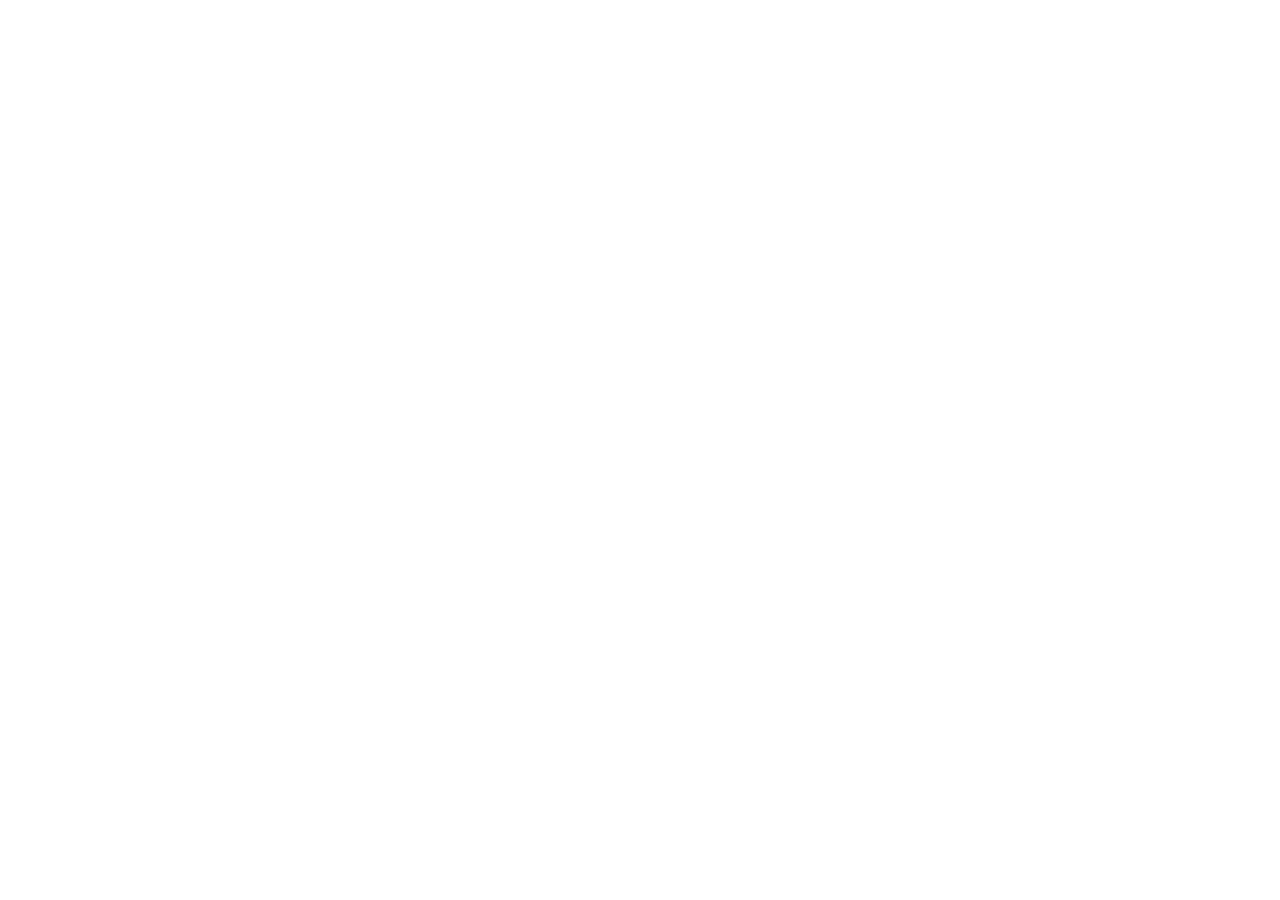
==== soundmatch/index.html @ 38a0c88c "deploy soundmatch" ====
<!doctype html>
<html lang="en">
  <head>
    <meta charset="UTF-8" />
    <meta name="viewport" content="width=device-width, initial-scale=1.0" />
    <title>SoundMatch AI - 耳机智能导购助手</title>
    <meta name="description" content="耳机品类 AI 导购助手 Demo，支持口语化模糊意图转四维结构化条件、多轮克制澄清、确定性商品库召回与防幻觉推荐，配备思考过程可视化面板与评测体系。" />
    <meta property="og:title" content="SoundMatch AI - 耳机智能导购助手" />
    <meta property="og:description" content="耳机品类 AI 导购助手 Demo，支持口语化模糊意图转四维结构化条件、多轮克制澄清、确定性商品库召回与防幻觉推荐，配备思考过程可视化面板与评测体系。" />
    <meta property="og:type" content="website" />
    <meta name="twitter:card" content="summary_large_image" />
    <script type="module" crossorigin src="./assets/index-CgGcy57M.js"></script>
    <link rel="stylesheet" crossorigin href="./assets/index-D6fetpWf.css">
  </head>
  <body>
    <div id="root"></div>
  </body>
</html>
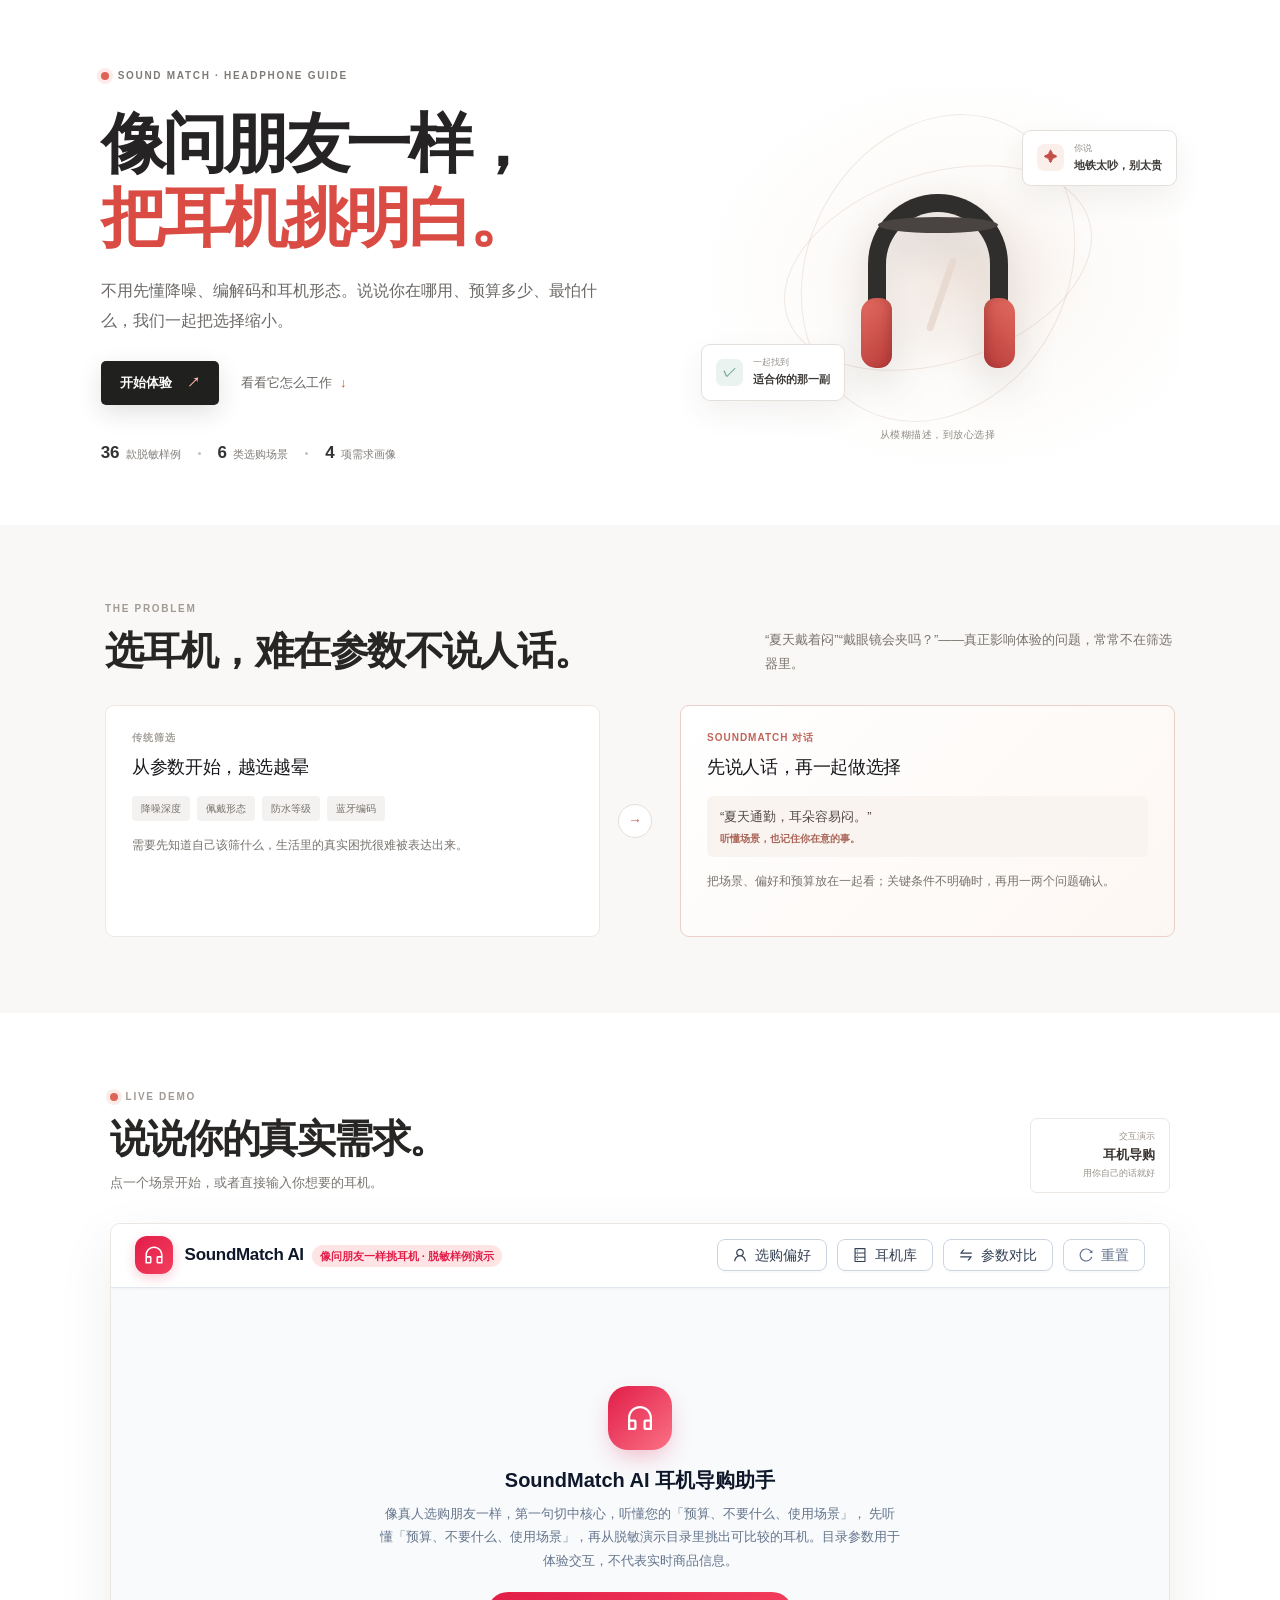
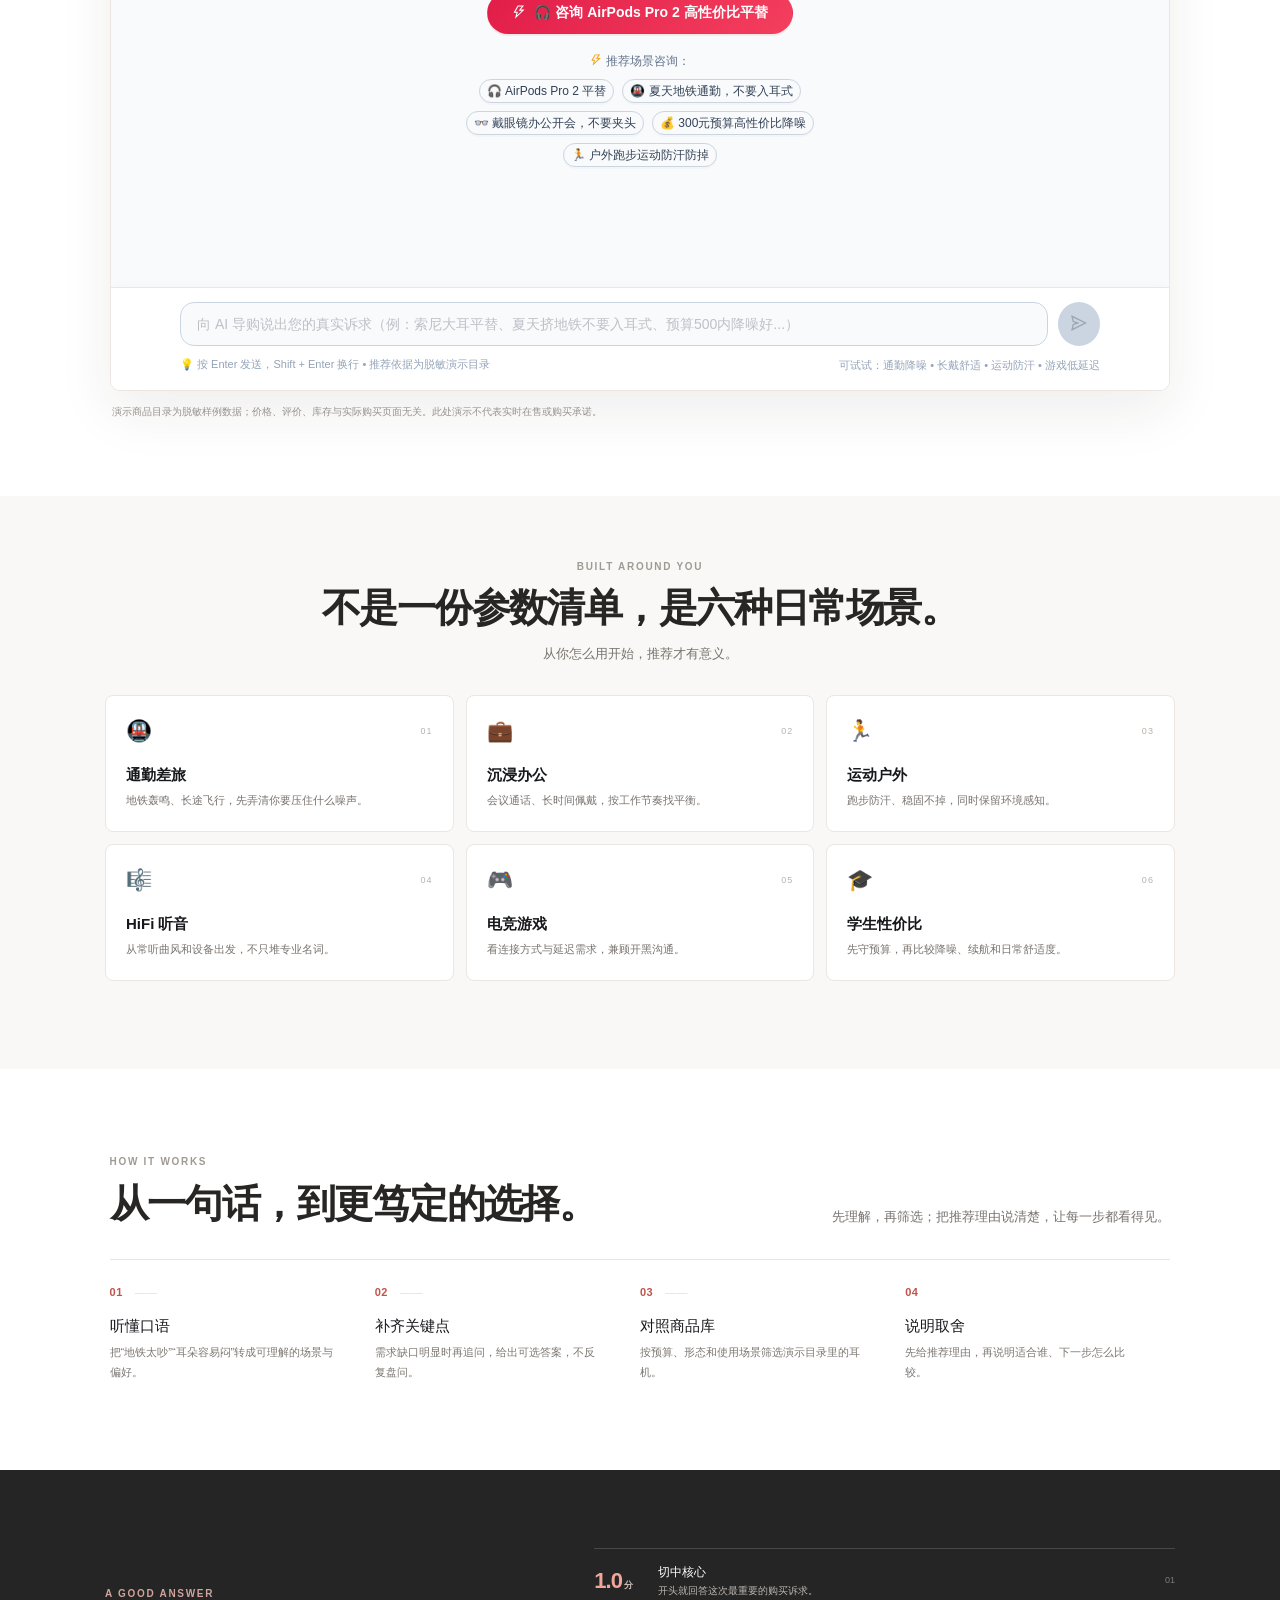
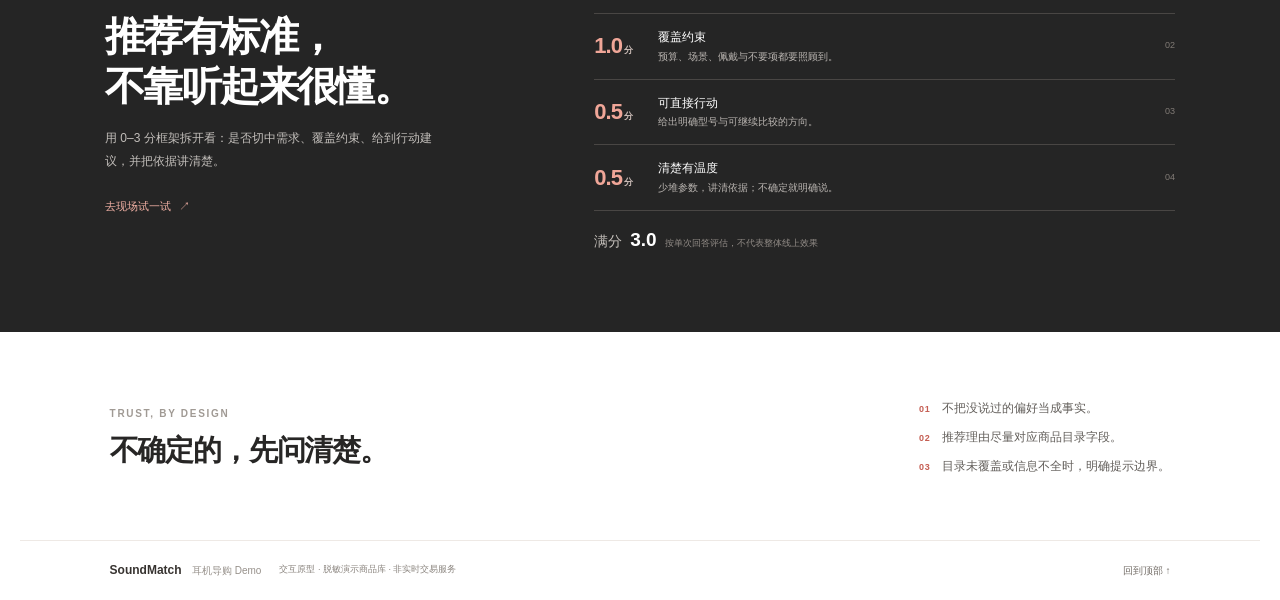
==== commit 8fc4cc10: "deploy soundmatch v16" ====
--- a/soundmatch/index.html
+++ b/soundmatch/index.html
@@ -1,19 +1,46 @@
-<!doctype html>
-<html lang="en">
-  <head>
-    <meta charset="UTF-8" />
-    <meta name="viewport" content="width=device-width, initial-scale=1.0" />
-    <title>SoundMatch AI - 耳机智能导购助手</title>
-    <meta name="description" content="耳机品类 AI 导购助手 Demo，支持口语化模糊意图转四维结构化条件、多轮克制澄清、确定性商品库召回与防幻觉推荐，配备思考过程可视化面板与评测体系。" />
-    <meta property="og:title" content="SoundMatch AI - 耳机智能导购助手" />
-    <meta property="og:description" content="耳机品类 AI 导购助手 Demo，支持口语化模糊意图转四维结构化条件、多轮克制澄清、确定性商品库召回与防幻觉推荐，配备思考过程可视化面板与评测体系。" />
-    <meta property="og:type" content="website" />
-    <meta name="twitter:card" content="summary_large_image" />
-    <script type="module" crossorigin src="./assets/index-CgGcy57M.js"></script>
-    <link rel="stylesheet" crossorigin href="./assets/index-D6fetpWf.css">
+<!DOCTYPE html><html lang="zh-CN"><head>
+    <meta charset="UTF-8">
+    <meta name="viewport" content="width=device-width, initial-scale=1.0">
+    <meta name="theme-color" content="#fffaf5">
+    <title>SoundMatch｜像问朋友一样，把耳机挑明白</title>
+    <meta name="description" content="像问朋友一样买耳机，为您挑出最适合的那一件。">
+    <script crossorigin="">import('./assets/index-BtvMUI8e.js').finally(() => {
+            
+    const qiankunLifeCycle = window.moudleQiankunAppLifeCycles && window.moudleQiankunAppLifeCycles['soundmatch-ai'];
+    if (qiankunLifeCycle) {
+      window.proxy.vitemount((props) => qiankunLifeCycle.mount(props));
+      window.proxy.viteunmount((props) => qiankunLifeCycle.unmount(props));
+      window.proxy.vitebootstrap(() => qiankunLifeCycle.bootstrap());
+      window.proxy.viteupdate((props) => qiankunLifeCycle.update(props));
+    }
+  
+          })</script>
+    <link rel="modulepreload" crossorigin="" href="./assets/react-vendor-Dm8ISChp.js">
+    <link rel="stylesheet" crossorigin="" href="./assets/index-seRB8f3z.css">
   </head>
   <body>
-    <div id="root"></div>
-  </body>
-</html>
+    <div id="miniapp-root"></div>
+  
 
+<script>
+  const createDeffer = (hookName) => {
+    const d = new Promise((resolve, reject) => {
+      window.proxy && (window.proxy[`vite${hookName}`] = resolve)
+    })
+    return props => d.then(fn => fn(props));
+  }
+  const bootstrap = createDeffer('bootstrap');
+  const mount = createDeffer('mount');
+  const unmount = createDeffer('unmount');
+  const update = createDeffer('update');
+
+  ;(global => {
+    global.qiankunName = 'soundmatch-ai';
+    global['soundmatch-ai'] = {
+      bootstrap,
+      mount,
+      unmount,
+      update
+    };
+  })(window);
+</script></body></html>
--- a/soundmatch/assets/index-seRB8f3z.css
+++ b/soundmatch/assets/index-seRB8f3z.css
@@ -0,0 +1 @@
+.miniapp-root .soundmatch-showcase{--sm-ink:#17181c;--sm-muted:#696b73;--sm-line:#e9e5e2;--sm-warm:#faf8f6;--sm-paper:#fff;--sm-accent:#d94b43;--sm-accent-dark:#a93232;--sm-green:#347765;color:var(--sm-ink);background:#fff;font-family:Inter,-apple-system,BlinkMacSystemFont,Segoe UI,PingFang SC,Hiragino Sans GB,sans-serif;line-height:1.55;overflow:hidden}.miniapp-root .soundmatch-showcase *{box-sizing:border-box}.miniapp-root .soundmatch-showcase a{color:inherit;text-decoration:none}.miniapp-root .soundmatch-showcase a:focus-visible{outline:3px solid #7f302b;outline-offset:4px;border-radius:3px}.miniapp-root .sm-hero{max-width:1240px;margin:0 auto;min-height:525px;padding:68px 6.3% 58px;display:grid;grid-template-columns:1.08fr .92fr;align-items:center;gap:28px;position:relative}.miniapp-root .sm-hero-copy{position:relative;z-index:1}.miniapp-root .sm-eyebrow,.miniapp-root .sm-kicker{font-size:10px;letter-spacing:.17em;font-weight:750;color:#7d7a77}.miniapp-root .sm-eyebrow{display:flex;align-items:center;gap:9px;margin-bottom:23px}.miniapp-root .sm-live-dot{display:inline-block;width:8px;height:8px;border-radius:50%;background:#df6257;box-shadow:0 0 0 4px #df62571f}.miniapp-root .sm-hero h1{font-size:clamp(39px,5.1vw,67px);line-height:1.14;letter-spacing:-.055em;font-weight:760;margin:0;color:#252323}.miniapp-root .sm-hero h1 span{color:var(--sm-accent)}.miniapp-root .sm-hero-lede{font-size:16px;max-width:500px;line-height:1.9;color:#6b6866;margin:20px 0 25px}.miniapp-root .sm-hero-actions{display:flex;align-items:center;gap:22px;flex-wrap:wrap}.miniapp-root .sm-primary-cta{padding:12px 19px;background:#20201f;color:#fff!important;border-radius:5px;font-size:13px;font-weight:650;box-shadow:0 8px 24px #20201f21;transition:transform .18s,background .18s}.miniapp-root .sm-primary-cta:hover{transform:translateY(-2px);background:#45413d}.miniapp-root .sm-primary-cta span{padding-left:12px;color:#ffb5a9}.miniapp-root .sm-text-cta{font-size:13px;color:#6a6764!important}.miniapp-root .sm-text-cta span{color:var(--sm-accent);padding-left:4px}.miniapp-root .sm-proofline{display:flex;align-items:center;gap:17px;margin-top:35px;color:#817d79;font-size:11px}.miniapp-root .sm-proofline b{font-size:17px;color:#333;font-weight:720;margin-right:3px}.miniapp-root .sm-proofline i{width:3px;height:3px;border-radius:50%;background:#c6c0bb}.miniapp-root .sm-hero-art{height:390px;position:relative;display:flex;align-items:center;justify-content:center;background:radial-gradient(ellipse at 55% 52%,#eedcd19e,#faf7f373 36%,#fff0 72%)}.miniapp-root .sm-art-orbit{position:absolute;border:1px solid rgba(183,140,120,.19);border-radius:50%;transform:rotate(-18deg)}.miniapp-root .sm-orbit-one{width:318px;height:190px}.miniapp-root .sm-orbit-two{width:260px;height:320px;transform:rotate(28deg)}.miniapp-root .sm-headphone-mark{position:relative;width:140px;height:158px;border:18px solid #302d2d;border-bottom:0;border-radius:78px 78px 0 0;transform:translateY(5px);filter:drop-shadow(0 18px 20px rgba(50,35,30,.15))}.miniapp-root .sm-headphone-mark:before,.miniapp-root .sm-headphone-mark:after{content:"";position:absolute;top:86px;width:31px;height:70px;background:linear-gradient(135deg,#e36b60,#b83b3a);border-radius:15px 12px 13px 15px;box-shadow:inset -4px 0 7px #5d1c1a33}.miniapp-root .sm-headphone-mark:before{left:-25px}.miniapp-root .sm-headphone-mark:after{right:-25px;transform:scaleX(-1)}.miniapp-root .sm-headphone-mark span{position:absolute;left:-8px;right:-8px;top:5px;height:16px;border-radius:50%;background:#494341}.miniapp-root .sm-headphone-mark i{position:absolute;width:7px;height:77px;background:#e6d7ce;left:50%;top:44px;border-radius:10px;transform:rotate(19deg);opacity:.85}.miniapp-root .sm-note{position:absolute;display:flex;gap:10px;align-items:center;padding:11px 14px;border:1px solid rgba(226,220,215,.9);border-radius:9px;background:#ffffffe6;box-shadow:0 12px 30px #47352812;backdrop-filter:blur(8px)}.miniapp-root .sm-note-top{top:57px;right:2px}.miniapp-root .sm-note-bottom{bottom:62px;left:5px}.miniapp-root .sm-note-icon,.miniapp-root .sm-note-check{width:27px;height:27px;border-radius:7px;background:#fbefeb;color:#c44e45;display:grid;place-items:center;font-size:14px}.miniapp-root .sm-note-check{background:#eaf3ef;color:#397a65}.miniapp-root .sm-note small,.miniapp-root .sm-note b{display:block}.miniapp-root .sm-note small{font-size:9px;color:#96918b}.miniapp-root .sm-note b{font-size:11px;color:#3c3835;font-weight:650;margin-top:2px}.miniapp-root .sm-art-caption{position:absolute;bottom:20px;color:#918b85;font-size:10px;letter-spacing:.05em}.miniapp-root .sm-section{max-width:1240px;margin:0 auto;padding:76px 7%}.miniapp-root .sm-friction{background:#faf8f6;max-width:none;padding-left:max(7%,calc((100% - 1070px)/2));padding-right:max(7%,calc((100% - 1070px)/2))}.miniapp-root .sm-section-heading{margin-bottom:30px}.miniapp-root .sm-heading-split{display:flex;justify-content:space-between;align-items:end;gap:28px}.miniapp-root .sm-kicker{margin-bottom:10px;color:#a09a94}.miniapp-root .sm-section-heading h2,.miniapp-root .sm-quality-intro h2,.miniapp-root .sm-trust h2{margin:0;font-size:clamp(26px,3.3vw,39px);line-height:1.25;letter-spacing:-.04em;font-weight:710;color:#272625}.miniapp-root .sm-section-heading>p,.miniapp-root .sm-heading-split>p{max-width:410px;color:#77726d;font-size:13px;line-height:1.8;margin:0}.miniapp-root .sm-compare-grid{display:grid;grid-template-columns:1fr 44px 1fr;align-items:center;gap:18px}.miniapp-root .sm-compare-card{min-height:232px;border:1px solid #ece7e3;border-radius:9px;padding:24px 26px;background:#fff}.miniapp-root .sm-after{border-color:#ead0c8;background:linear-gradient(135deg,#fff,#fdf7f3)}.miniapp-root .sm-card-label{font-size:10px;text-transform:uppercase;letter-spacing:.1em;color:#a5a09b;font-weight:700}.miniapp-root .sm-after .sm-card-label{color:#c16458}.miniapp-root .sm-compare-card h3{font-size:18px;letter-spacing:-.02em;margin:8px 0 14px}.miniapp-root .sm-compare-card p{font-size:12px;color:#77726d;line-height:1.8;margin:14px 0 0}.miniapp-root .sm-query-lines{display:flex;flex-wrap:wrap;gap:7px}.miniapp-root .sm-query-lines span{padding:5px 9px;border-radius:4px;background:#f4f2f0;color:#77716c;font-size:10px}.miniapp-root .sm-compare-arrow{width:34px;height:34px;border:1px solid #e6ded8;border-radius:50%;display:grid;place-items:center;color:#bd6258;background:#fff}.miniapp-root .sm-dialogue{padding:11px 13px;background:#f9f4f0;border-radius:6px;display:flex;flex-direction:column;gap:4px}.miniapp-root .sm-dialogue span{font-size:13px;color:#514a45}.miniapp-root .sm-dialogue b{font-size:10px;color:#aa6559;font-weight:600}.miniapp-root .sm-demo{scroll-margin-top:16px}.miniapp-root .sm-demo-heading{display:flex;justify-content:space-between;align-items:end}.miniapp-root .sm-demo-heading .sm-kicker{display:flex;align-items:center;gap:8px}.miniapp-root .sm-demo-heading>div:first-child>p{color:#797570;font-size:13px;margin:9px 0 0}.miniapp-root .sm-demo-stamp{min-width:140px;padding:11px 14px;border:1px solid #ece7e3;border-radius:7px;text-align:right}.miniapp-root .sm-demo-stamp span,.miniapp-root .sm-demo-stamp b,.miniapp-root .sm-demo-stamp small{display:block}.miniapp-root .sm-demo-stamp span{font-size:9px;color:#9a948e}.miniapp-root .sm-demo-stamp b{font-size:13px;color:#393431;margin-top:1px}.miniapp-root .sm-demo-stamp small{font-size:9px;color:#96908a;margin-top:2px}.miniapp-root .sm-demo-frame{border:1px solid #ebe6e2;border-radius:10px;overflow:hidden;box-shadow:0 20px 55px #2d231d14;background:#f8fafc;min-height:550px}.miniapp-root .sm-demo-frame>div{min-height:550px}.miniapp-root .sm-demo-disclaimer{font-size:10px;color:#98928c;line-height:1.7;margin:12px 2px 0}.miniapp-root .sm-intents{padding-top:63px;padding-bottom:88px;background:#faf8f6;max-width:none;padding-left:max(7%,calc((100% - 1070px)/2));padding-right:max(7%,calc((100% - 1070px)/2))}.miniapp-root .sm-intents .sm-section-heading{text-align:center}.miniapp-root .sm-intents .sm-section-heading>p{margin:9px auto 0}.miniapp-root .sm-intent-grid{display:grid;grid-template-columns:repeat(3,1fr);gap:12px}.miniapp-root .sm-intent-card{padding:19px 20px 21px;border:1px solid #ebe6e2;background:#fff;border-radius:8px;transition:transform .2s,border-color .2s}.miniapp-root .sm-intent-card:hover{transform:translateY(-2px);border-color:#d7b8ab}.miniapp-root .sm-intent-top{display:flex;justify-content:space-between;align-items:center}.miniapp-root .sm-intent-top>span{font-size:21px}.miniapp-root .sm-intent-top small{font-size:9px;color:#b8b1ab;letter-spacing:.12em}.miniapp-root .sm-intent-card h3{font-size:15px;margin:15px 0 5px;font-weight:650}.miniapp-root .sm-intent-card p{font-size:11px;color:#79736e;margin:0;line-height:1.75}.miniapp-root .sm-how{padding-top:85px;padding-bottom:87px;scroll-margin-top:18px}.miniapp-root .sm-steps{display:grid;grid-template-columns:repeat(4,1fr);gap:0;border-top:1px solid #ebe6e2;padding-top:24px}.miniapp-root .sm-step{padding-right:18px}.miniapp-root .sm-step-number{font-size:11px;color:#c05449;font-weight:700;letter-spacing:.04em;display:flex;align-items:center;gap:12px}.miniapp-root .sm-step-number span{color:#e4ded9;font-weight:400}.miniapp-root .sm-step h3{font-size:15px;margin:13px 0 6px}.miniapp-root .sm-step p{font-size:11px;line-height:1.8;color:#7c7772;margin:0;max-width:230px}.miniapp-root .sm-quality{background:#252525;color:#fff;max-width:none;padding:78px max(7%,calc((100% - 1070px)/2));display:grid;grid-template-columns:.85fr 1.15fr;gap:60px;align-items:center}.miniapp-root .sm-quality-intro .sm-kicker{color:#d0a49c}.miniapp-root .sm-quality-intro h2{font-size:clamp(28px,3.4vw,40px);color:#fff}.miniapp-root .sm-quality-intro>p{font-size:12px;line-height:1.9;color:#c3bfbb;max-width:350px;margin:16px 0 22px}.miniapp-root .sm-quality-intro>a{font-size:11px;color:#f1b0a4}.miniapp-root .sm-quality-intro>a span{padding-left:5px}.miniapp-root .sm-rubric{border-top:1px solid #494644}.miniapp-root .sm-rubric-row{display:grid;grid-template-columns:50px 1fr 26px;gap:14px;align-items:center;padding:14px 0;border-bottom:1px solid #494644;position:relative}.miniapp-root .sm-rubric-score{font-size:22px;font-weight:650;color:#f0a698;letter-spacing:-.04em}.miniapp-root .sm-rubric-score small{font-size:9px;margin-left:2px;color:#cbbcb7}.miniapp-root .sm-rubric-row h3{font-size:12px;margin:0 0 2px;color:#fff}.miniapp-root .sm-rubric-row p{font-size:10px;color:#bab5b1;margin:0;line-height:1.6}.miniapp-root .sm-rubric-index{color:#817b76;font-size:9px;text-align:right}.miniapp-root .sm-rubric-total{display:flex;align-items:baseline;gap:8px;padding-top:14px;color:#c6c1bc}.miniapp-root .sm-rubric-total>b{font-size:19px;color:#fff}.miniapp-root .sm-rubric-total>small{font-size:9px;color:#918b86}.miniapp-root .sm-trust{display:flex;justify-content:space-between;align-items:center;gap:40px;padding-top:67px;padding-bottom:65px}.miniapp-root .sm-trust h2{font-size:29px}.miniapp-root .sm-trust-points{display:grid;grid-template-columns:1fr;gap:10px}.miniapp-root .sm-trust-points p{margin:0;font-size:12px;color:#625e5a}.miniapp-root .sm-trust-points span{font-size:9px;letter-spacing:.08em;color:#c55e53;margin-right:12px;font-weight:700}.miniapp-root .sm-footer{border-top:1px solid #eee9e5;padding:20px 7%;display:flex;align-items:center;gap:18px;max-width:1240px;margin:auto;color:#8a847e}.miniapp-root .sm-footer-brand{font-size:12px;color:#373330;font-weight:700}.miniapp-root .sm-footer-brand span{font-size:10px;color:#96908a;font-weight:400;margin-left:7px}.miniapp-root .sm-footer p{font-size:9px;margin:0 auto 0 0}.miniapp-root .sm-footer>a{font-size:10px;color:#736d67}.miniapp-root .sm-demo-app{min-height:610px}.miniapp-root .sm-demo-app .ant-layout-header{position:static;height:auto;min-height:64px;gap:12px}.miniapp-root .sm-demo-app .ant-layout-header>div:last-child{flex-wrap:wrap;justify-content:flex-end}.miniapp-root .sm-demo-chat{height:min(710px,78vh);min-height:440px;display:flex;flex-direction:column;overflow:hidden;position:relative}.miniapp-root .sm-demo-chat>div{min-height:0}.miniapp-root .sm-demo-chat>div:first-child{overflow:auto}.miniapp-root .sm-demo-frame .ant-layout-header{position:static}.miniapp-root .sm-demo-frame .ant-layout-header{padding-left:20px;padding-right:20px}.miniapp-root .sm-demo-frame .ant-typography,.miniapp-root .sm-demo-frame .ant-card{max-width:100%}.miniapp-root .sm-demo-frame .ant-input-textarea textarea{min-width:0}.miniapp-root .sm-demo-frame .ant-layout-content,.miniapp-root .sm-demo-frame main{min-width:0}@media (max-width:920px){.miniapp-root .sm-hero{grid-template-columns:1fr .8fr;padding-left:5%;padding-right:5%;min-height:465px}.miniapp-root .sm-hero-art{height:330px}.miniapp-root .sm-note-top{right:-7px}.miniapp-root .sm-note-bottom{left:-5px}.miniapp-root .sm-section,.miniapp-root .sm-friction,.miniapp-root .sm-intents{padding-left:5%;padding-right:5%}.miniapp-root .sm-quality{padding-left:5%;padding-right:5%;gap:32px}.miniapp-root .sm-demo-frame{min-height:520px}.miniapp-root .sm-demo-frame>div{min-height:520px}}@media (max-width:680px){.miniapp-root .sm-demo-app .ant-layout-header{height:auto;min-height:64px;padding:9px 12px;align-items:flex-start;flex-direction:column}.miniapp-root .sm-demo-app .ant-layout-header>div:last-child{width:100%;justify-content:flex-start}.miniapp-root .sm-demo-chat{height:640px;min-height:500px}.miniapp-root .sm-hero{display:block;padding:43px 6% 25px;min-height:0}.miniapp-root .sm-hero h1{font-size:43px}.miniapp-root .sm-hero-lede{font-size:14px;margin:15px 0 20px}.miniapp-root .sm-proofline{gap:10px;margin-top:23px;font-size:9px;flex-wrap:wrap}.miniapp-root .sm-proofline b{font-size:14px}.miniapp-root .sm-hero-art{height:225px;margin:6px -3% 0}.miniapp-root .sm-headphone-mark{transform:scale(.72) translateY(5px)}.miniapp-root .sm-orbit-one{width:235px;height:145px}.miniapp-root .sm-orbit-two{width:190px;height:235px}.miniapp-root .sm-note{padding:8px 10px;gap:7px}.miniapp-root .sm-note-top{top:19px;right:3px}.miniapp-root .sm-note-bottom{bottom:26px;left:1px}.miniapp-root .sm-note b{font-size:9px}.miniapp-root .sm-note-icon,.miniapp-root .sm-note-check{width:22px;height:22px;font-size:11px}.miniapp-root .sm-art-caption{bottom:1px;font-size:9px}.miniapp-root .sm-section{padding:53px 6%}.miniapp-root .sm-heading-split,.miniapp-root .sm-demo-heading{align-items:flex-start;flex-direction:column;gap:13px}.miniapp-root .sm-section-heading h2{font-size:28px}.miniapp-root .sm-section-heading>p,.miniapp-root .sm-heading-split>p{font-size:12px}.miniapp-root .sm-compare-grid{grid-template-columns:1fr;gap:8px}.miniapp-root .sm-compare-card{min-height:0;padding:19px}.miniapp-root .sm-compare-arrow{margin:auto;transform:rotate(90deg);width:27px;height:27px}.miniapp-root .sm-friction,.miniapp-root .sm-intents{padding-left:6%;padding-right:6%}.miniapp-root .sm-demo-stamp{display:none}.miniapp-root .sm-demo-frame{min-height:500px;border-radius:7px}.miniapp-root .sm-demo-frame>div{min-height:500px}.miniapp-root .sm-intent-grid{grid-template-columns:repeat(2,1fr);gap:8px}.miniapp-root .sm-intent-card{padding:14px 13px}.miniapp-root .sm-intent-card h3{font-size:13px;margin-top:11px}.miniapp-root .sm-intent-card p{font-size:10px}.miniapp-root .sm-how{padding-top:58px;padding-bottom:58px}.miniapp-root .sm-steps{grid-template-columns:repeat(2,1fr);row-gap:24px}.miniapp-root .sm-step-number span{display:none}.miniapp-root .sm-step h3{font-size:13px}.miniapp-root .sm-step p{font-size:10px;padding-right:7px}.miniapp-root .sm-quality{grid-template-columns:1fr;gap:27px;padding:54px 6%}.miniapp-root .sm-quality-intro h2{font-size:31px}.miniapp-root .sm-rubric-row{grid-template-columns:44px 1fr 20px;gap:10px}.miniapp-root .sm-rubric-score{font-size:19px}.miniapp-root .sm-trust{align-items:flex-start;flex-direction:column;gap:17px;padding:49px 6%}.miniapp-root .sm-trust h2{font-size:27px}.miniapp-root .sm-trust-points{gap:8px}.miniapp-root .sm-trust-points p{font-size:11px}.miniapp-root .sm-footer{padding:17px 6%;flex-wrap:wrap;gap:8px 12px}.miniapp-root .sm-footer p{order:3;flex-basis:100%}.miniapp-root .sm-footer>a{margin-left:auto}}@media (max-width:390px){.miniapp-root .sm-hero h1{font-size:38px}.miniapp-root .sm-primary-cta{padding:10px 13px}.miniapp-root .sm-hero-actions{gap:14px}.miniapp-root .sm-proofline{gap:7px}.miniapp-root .sm-proofline b{font-size:12px}.miniapp-root .sm-intent-grid{gap:7px}.miniapp-root .sm-intent-card{padding:12px 11px}}@media (prefers-reduced-motion:reduce){.miniapp-root .soundmatch-showcase *{scroll-behavior:auto!important;animation-duration:.01ms!important;animation-iteration-count:1!important;transition-duration:.01ms!important}}/*! tailwindcss v4.3.4 | MIT License | https://tailwindcss.com */@layer properties{@supports (((-webkit-hyphens:none)) and (not (margin-trim:block))) or ((-moz-orient:inline) and (not (color:rgb(from red r g b)))){*,:before,:after,::backdrop{--tw-rotate-x:initial;--tw-rotate-y:initial;--tw-rotate-z:initial;--tw-skew-x:initial;--tw-skew-y:initial;--tw-border-style:solid}}}@layer theme{:root,:host{--font-sans:-apple-system, BlinkMacSystemFont, "Segoe UI", Roboto, "Helvetica Neue", "Noto Sans", Arial, sans-serif, "Apple Color Emoji", "Segoe UI Emoji", "Segoe UI Symbol", "Noto Color Emoji";--font-mono:ui-monospace, SFMono-Regular, Menlo, Monaco, Consolas, "Liberation Mono", "Courier New", monospace;--color-slate-800:oklch(27.9% .041 260.031);--default-transition-duration:.15s;--default-transition-timing-function:cubic-bezier(.4, 0, .2, 1);--default-font-family:var(--font-sans);--default-mono-font-family:var(--font-mono)}}@layer base{*,:after,:before,::backdrop{box-sizing:border-box;border:0 solid;margin:0;padding:0}::file-selector-button{box-sizing:border-box;border:0 solid;margin:0;padding:0}html,:host{-webkit-text-size-adjust:100%;tab-size:4;line-height:1.5;font-family:var(--default-font-family,-apple-system, BlinkMacSystemFont, "Segoe UI", Roboto, "Helvetica Neue", "Noto Sans", Arial, sans-serif, "Apple Color Emoji", "Segoe UI Emoji", "Segoe UI Symbol", "Noto Color Emoji");font-feature-settings:var(--default-font-feature-settings,normal);font-variation-settings:var(--default-font-variation-settings,normal);-webkit-tap-highlight-color:transparent}hr{height:0;color:inherit;border-top-width:1px}abbr:where([title]){-webkit-text-decoration:underline dotted;text-decoration:underline dotted}h1,h2,h3,h4,h5,h6{font-size:inherit;font-weight:inherit}a{color:inherit;-webkit-text-decoration:inherit;text-decoration:inherit}b,strong{font-weight:bolder}code,kbd,samp,pre{font-family:var(--default-mono-font-family,ui-monospace, SFMono-Regular, Menlo, Monaco, Consolas, "Liberation Mono", "Courier New", monospace);font-feature-settings:var(--default-mono-font-feature-settings,normal);font-variation-settings:var(--default-mono-font-variation-settings,normal);font-size:1em}small{font-size:80%}sub,sup{vertical-align:baseline;font-size:75%;line-height:0;position:relative}sub{bottom:-.25em}sup{top:-.5em}table{text-indent:0;border-color:inherit;border-collapse:collapse}:-moz-focusring:where(:not(iframe)){outline:auto}progress{vertical-align:baseline}summary{display:list-item}ol,ul,menu{list-style:none}img,svg,video,canvas,audio,iframe,embed,object{vertical-align:middle;display:block}img,video{max-width:100%;height:auto}button,input,select,optgroup,textarea{font:inherit;font-feature-settings:inherit;font-variation-settings:inherit;letter-spacing:inherit;color:inherit;opacity:1;background-color:#0000;border-radius:0}::file-selector-button{font:inherit;font-feature-settings:inherit;font-variation-settings:inherit;letter-spacing:inherit;color:inherit;opacity:1;background-color:#0000;border-radius:0}:where(select:is([multiple],[size])) optgroup{font-weight:bolder}:where(select:is([multiple],[size])) optgroup option{padding-inline-start:20px}::file-selector-button{margin-inline-end:4px}::placeholder{opacity:1}@supports (not ((-webkit-appearance:-apple-pay-button))) or (contain-intrinsic-size:1px){::placeholder{color:currentColor}@supports (color:color-mix(in lab,red,red)){::placeholder{color:color-mix(in oklab,currentcolor 50%,transparent)}}}textarea{resize:vertical}::-webkit-search-decoration{-webkit-appearance:none}::-webkit-date-and-time-value{min-height:1lh;text-align:inherit}::-webkit-datetime-edit{display:inline-flex}::-webkit-datetime-edit-fields-wrapper{padding:0}::-webkit-datetime-edit{padding-block:0}::-webkit-datetime-edit-year-field{padding-block:0}::-webkit-datetime-edit-month-field{padding-block:0}::-webkit-datetime-edit-day-field{padding-block:0}::-webkit-datetime-edit-hour-field{padding-block:0}::-webkit-datetime-edit-minute-field{padding-block:0}::-webkit-datetime-edit-second-field{padding-block:0}::-webkit-datetime-edit-millisecond-field{padding-block:0}::-webkit-datetime-edit-meridiem-field{padding-block:0}::-webkit-calendar-picker-indicator{line-height:1}:-moz-ui-invalid{box-shadow:none}button,input:where([type=button],[type=reset],[type=submit]){appearance:button}::file-selector-button{appearance:button}::-webkit-inner-spin-button{height:auto}::-webkit-outer-spin-button{height:auto}[hidden]:where(:not([hidden=until-found])){display:none!important}}@layer components;@layer utilities{.collapse{visibility:collapse}.absolute{position:absolute}.fixed{position:fixed}.relative{position:relative}.sticky{position:sticky}.container{width:100%}@media (min-width:40rem){.container{max-width:40rem}}@media (min-width:48rem){.container{max-width:48rem}}@media (min-width:64rem){.container{max-width:64rem}}@media (min-width:80rem){.container{max-width:80rem}}@media (min-width:96rem){.container{max-width:96rem}}.block{display:block}.flex{display:flex}.grid{display:grid}.hidden{display:none}.inline{display:inline}.transform{transform:var(--tw-rotate-x, ) var(--tw-rotate-y, ) var(--tw-rotate-z, ) var(--tw-skew-x, ) var(--tw-skew-y, )}.resize{resize:both}.border{border-style:var(--tw-border-style);border-width:1px}.bg-\[\#f8fafc\]{background-color:#f8fafc}.font-sans{font-family:var(--font-sans)}.text-slate-800{color:var(--color-slate-800)}.antialiased{-webkit-font-smoothing:antialiased;-moz-osx-font-smoothing:grayscale}.transition{transition-property:color,background-color,border-color,outline-color,text-decoration-color,fill,stroke,--tw-gradient-from,--tw-gradient-via,--tw-gradient-to,opacity,box-shadow,transform,translate,scale,rotate,filter,-webkit-backdrop-filter,backdrop-filter,display,content-visibility,overlay,pointer-events;transition-timing-function:var(--tw-ease,var(--default-transition-timing-function));transition-duration:var(--tw-duration,var(--default-transition-duration))}}.miniapp-root{color:#1f2937;background:#f8fafc;min-height:560px;font-family:-apple-system,BlinkMacSystemFont,Segoe UI,Roboto,PingFang SC,Helvetica Neue,Arial,sans-serif}.miniapp-root .ant-modal-root,.miniapp-root .ant-select-dropdown,.miniapp-root .ant-tooltip{z-index:1200}@property --tw-rotate-x{syntax:"*";inherits:false}@property --tw-rotate-y{syntax:"*";inherits:false}@property --tw-rotate-z{syntax:"*";inherits:false}@property --tw-skew-x{syntax:"*";inherits:false}@property --tw-skew-y{syntax:"*";inherits:false}@property --tw-border-style{syntax:"*";inherits:false;initial-value:solid}
